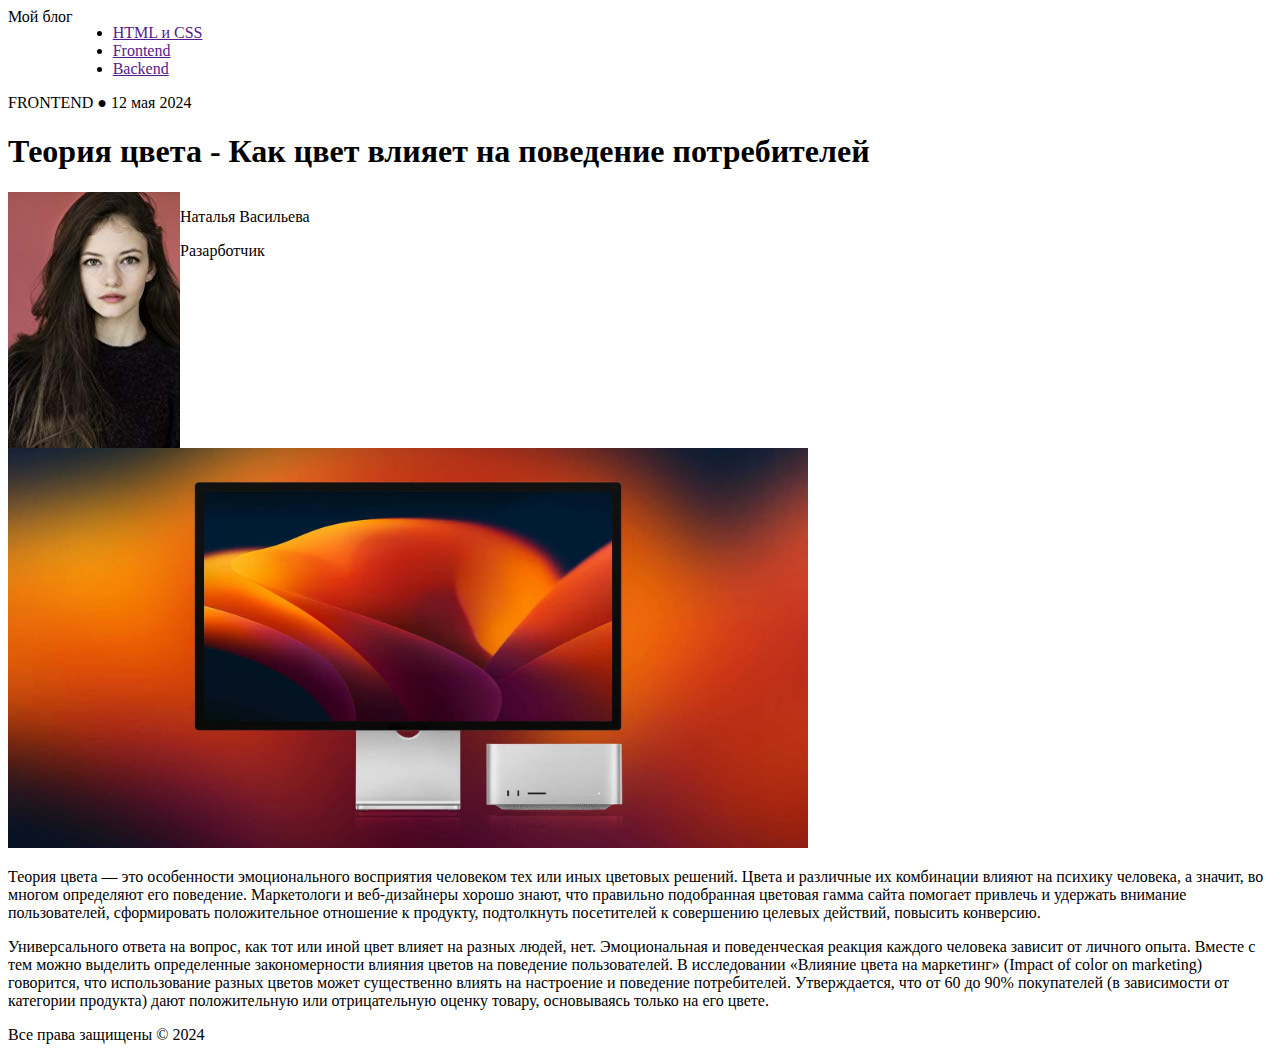
==== 1-Blog/index.html @ 39c5cbcf "first homework" ====
<!DOCTYPE html>
<html lang="en">

<head>
	<meta charset="UTF-8">
	<meta name="viewport" content="width=device-width, initial-scale=1.0">
	<link rel="stylesheet" href="styles.css" />
	<title>Мой блог</title>
</head>

<body>
	<header style="display: flex;">
		<div>
			Мой блог
		</div>
		<nav>
			<ul>
				<li><a href="">HTML и CSS</a></li>
				<li><a href="">Frontend</a></li>
				<li><a href="">Backend</a></li>
			</ul>
		</nav>
	</header>
	<main>
		<div>FRONTEND &#9679; 12 мая 2024</div>
		<article>
			<h1>Теория цвета - Как цвет влияет на поведение потребителей</h1>
			<div style="display: flex;">
				<img src="./img/userlogo.png" />
				<div>
					<p>Наталья Васильева</p>
					<p>Разарботчик</p>
				</div>
			</div>
			<img src="./img/postmainimg.png" style="width: 800px;" />
			<p>
				Теория цвета — это особенности эмоционального восприятия человеком тех или иных цветовых решений. Цвета
				и различные их
				комбинации влияют на психику человека, а значит, во многом определяют его поведение. Маркетологи и
				веб-дизайнеры хорошо
				знают, что правильно подобранная цветовая гамма сайта помогает привлечь и удержать внимание
				пользователей, сформировать
				положительное отношение к продукту, подтолкнуть посетителей к совершению целевых действий, повысить
				конверсию.
			</p>
			<p>
				Универсального ответа на вопрос, как тот или иной цвет влияет на разных людей, нет. Эмоциональная и
				поведенческая
				реакция каждого человека зависит от личного опыта. Вместе с тем можно выделить определенные
				закономерности влияния
				цветов на поведение пользователей.

				В исследовании «Влияние цвета на маркетинг» (Impact of color on marketing) говорится, что использование
				разных цветов
				может существенно влиять на настроение и поведение потребителей. Утверждается, что от 60 до 90%
				покупателей (в
				зависимости от категории продукта) дают положительную или отрицательную оценку товару, основываясь
				только на его цвете.
			</p>
		</article>
	</main>
	<footer>
		<p>Все права защищены &copy; 2024</p>
	</footer>
</body>

</html>
---- 1-Blog/styles.css ----
body.bg {
	background-color: white;
	background-image: linear-gradient(hsla(217, 19%, 27%, 1), hsla(221, 39%, 11%, 1));
	background-repeat: no-repeat;
}

div.content {
	margin: 0px 75px;
	background-color: red;
}

.header {}

div.logo {
	display: inline-block;
}

div.post {
	display: flex;
	flex-direction: column;
}

div.logoicon {
	width: 35px;
	height: 35px;
	background-color: hsla(215, 14%, 34%, 1);
	display: inline-block;
	text-align: center;
	vertical-align: middle;
}

div.search {
	width: 120px;
	display: inline-block;
	margin-left: auto;
	margin-right: 0;
}

input.searchinput {}

div.logotext {
	display: inline-block;
}

div.posttype {
	text-transform: uppercase;
	display: inline-block;
}

div.separateddot {
	display: inline-block;
}

div.postdate {
	display: inline-block;
}

div.postmeta {
	position: relative;
	top: 50%;
	left: 50%;
	transform: translate(-50%, -50%);
	background-color: beige;
}

div.menu {
	display: inline-block;
}

.menuitem {
	background-color: aqua;
	display: inline-block;
}

/* User */

div.user {
	margin-top: 20px;
}

img.userphoto {
	width: 50px;
	height: 50px;
}

div.photo {
	display: inline-block;
}

div.userinfo {
	display: inline-block;
}

/* /User */

div.postmainimg_container {
	padding-left: 110px;
	padding-right: 110px;
	background-color: blue;
}

div.postmainimg_container img {
	max-width: 100%;
}
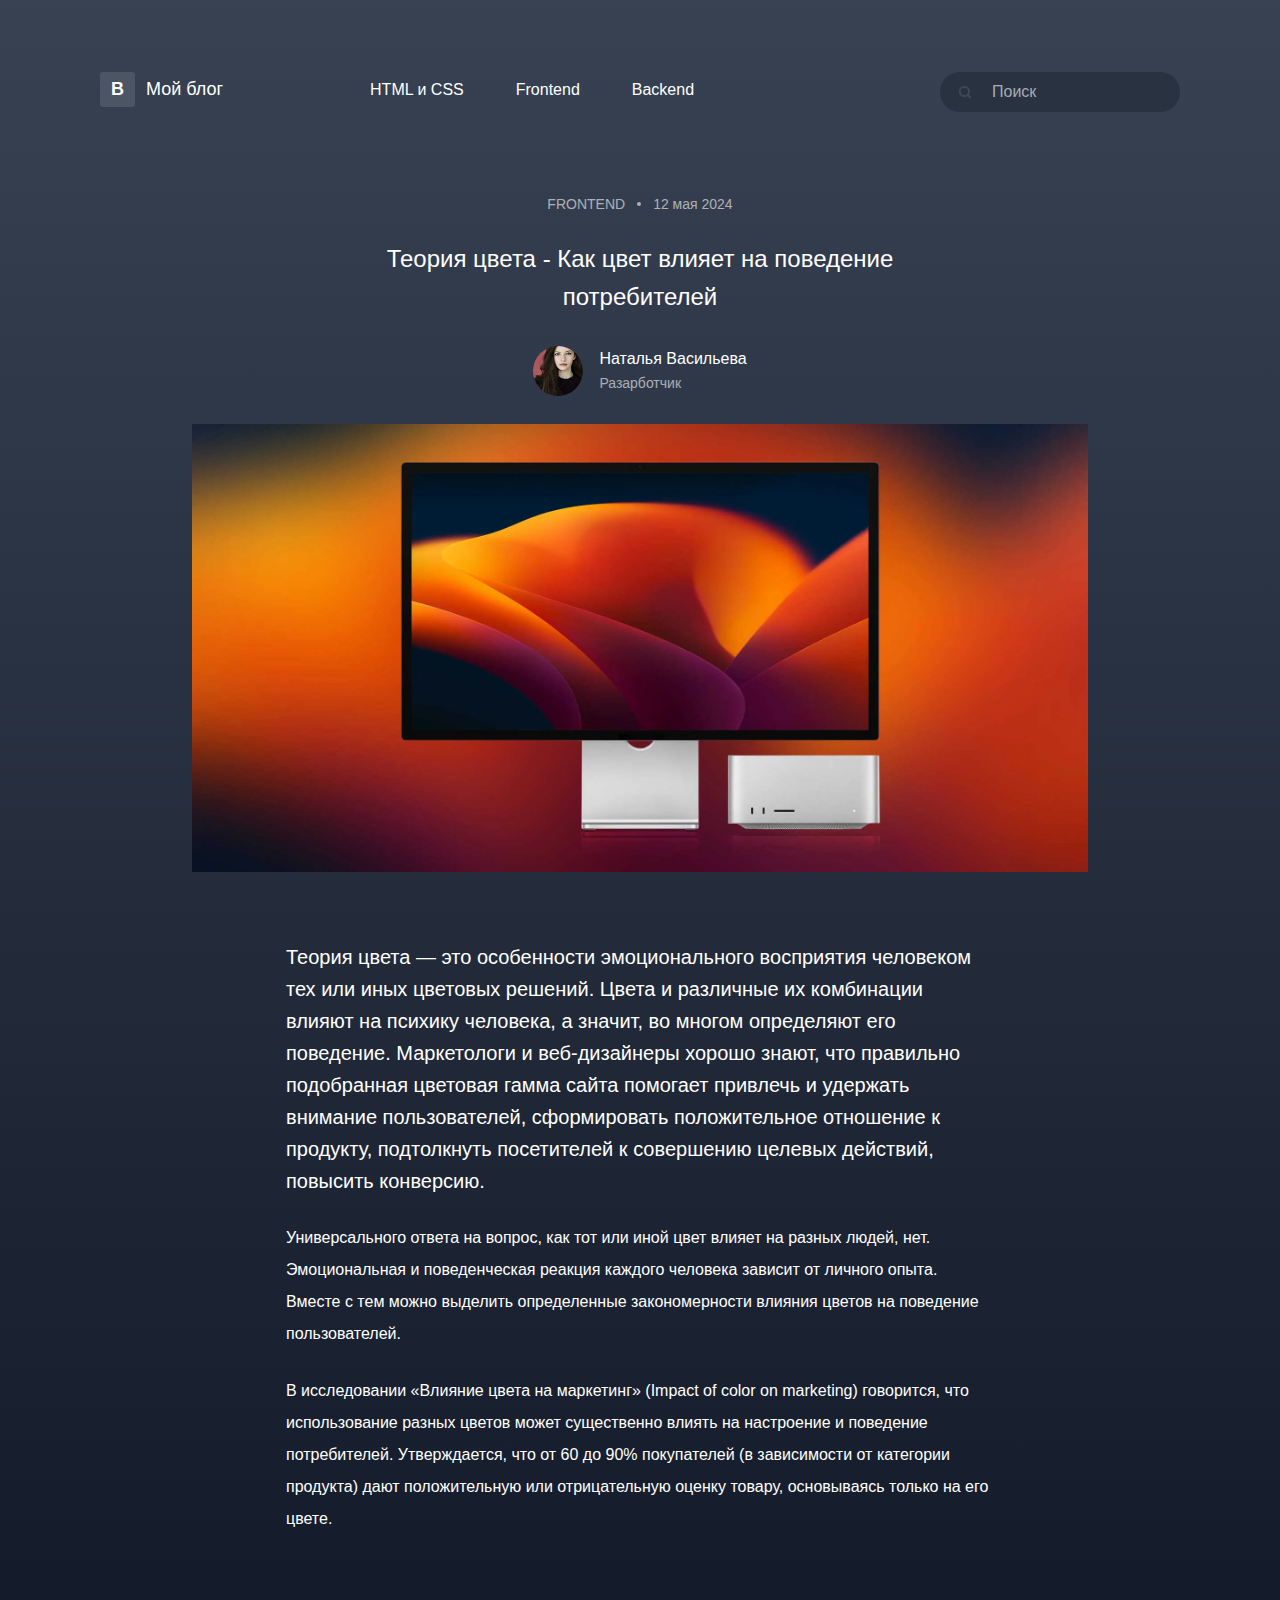
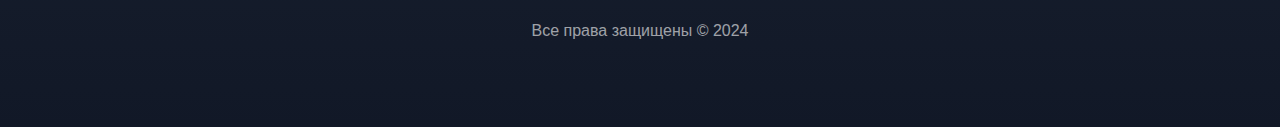
==== commit cb0118d4: "12.9. Код ревью домашнего задания" ====
--- a/1-Blog/index.html
+++ b/1-Blog/index.html
@@ -4,64 +4,87 @@
 <head>
 	<meta charset="UTF-8">
 	<meta name="viewport" content="width=device-width, initial-scale=1.0">
-	<link rel="stylesheet" href="styles.css" />
+	<link rel="stylesheet" href="./styles/styles.css" />
 	<title>Мой блог</title>
 </head>
 
 <body>
-	<header style="display: flex;">
-		<div>
-			Мой блог
-		</div>
-		<nav>
-			<ul>
-				<li><a href="">HTML и CSS</a></li>
-				<li><a href="">Frontend</a></li>
-				<li><a href="">Backend</a></li>
-			</ul>
-		</nav>
-	</header>
-	<main>
-		<div>FRONTEND &#9679; 12 мая 2024</div>
-		<article>
-			<h1>Теория цвета - Как цвет влияет на поведение потребителей</h1>
-			<div style="display: flex;">
-				<img src="./img/userlogo.png" />
-				<div>
-					<p>Наталья Васильева</p>
-					<p>Разарботчик</p>
+	<div class="content">
+		<header>
+			<div class="logo">
+				<div class="logo-icon">
+					<p>B</p>
 				</div>
+				<p>Мой блог</p>
 			</div>
-			<img src="./img/postmainimg.png" style="width: 800px;" />
-			<p>
-				Теория цвета — это особенности эмоционального восприятия человеком тех или иных цветовых решений. Цвета
-				и различные их
-				комбинации влияют на психику человека, а значит, во многом определяют его поведение. Маркетологи и
-				веб-дизайнеры хорошо
-				знают, что правильно подобранная цветовая гамма сайта помогает привлечь и удержать внимание
-				пользователей, сформировать
-				положительное отношение к продукту, подтолкнуть посетителей к совершению целевых действий, повысить
-				конверсию.
-			</p>
-			<p>
-				Универсального ответа на вопрос, как тот или иной цвет влияет на разных людей, нет. Эмоциональная и
-				поведенческая
-				реакция каждого человека зависит от личного опыта. Вместе с тем можно выделить определенные
-				закономерности влияния
-				цветов на поведение пользователей.
+			<nav>
+				<ul>
+					<li><a href="">HTML и CSS</a></li>
+					<li><a href="">Frontend</a></li>
+					<li><a href="">Backend</a></li>
+				</ul>
+			</nav>
+			<form action="" class="search-form">
+				<button type="submit" class="search-button">
+					<!-- Не понятно как перекрасить иконку в нужный полупрозрачный цвет-->
+					<img src="./img/search.svg" />
+				</button>
+				<input type="text" name="search-query" placeholder="Поиск" class="search-input" />
+			</form>
+		</header>
+		<main>
+			<div class="post-info">
+				<p>FRONTEND</p>
+				<div class="text-delimeter-dot"></div>
+				<p>12 мая 2024</p>
+			</div>
+			<article>
+				<h1>Теория цвета - Как цвет влияет на поведение потребителей</h1>
+				<div class="post-author">
+					<img src="./img/userlogo.png" class="post-author-photo" />
+					<div>
+						<p class="post-author-name">Наталья Васильева</p>
+						<p class="post-author-role">Разарботчик</p>
+					</div>
+				</div>
+				<img src="./img/postmainimg.png" class="post-cover" />
+				<p>
+					Теория цвета — это особенности эмоционального восприятия человеком тех или иных цветовых решений.
+					Цвета
+					и различные их
+					комбинации влияют на психику человека, а значит, во многом определяют его поведение. Маркетологи и
+					веб-дизайнеры хорошо
+					знают, что правильно подобранная цветовая гамма сайта помогает привлечь и удержать внимание
+					пользователей, сформировать
+					положительное отношение к продукту, подтолкнуть посетителей к совершению целевых действий, повысить
+					конверсию.
+				</p>
+				<p>
+					Универсального ответа на вопрос, как тот или иной цвет влияет на разных людей, нет. Эмоциональная и
+					поведенческая
+					реакция каждого человека зависит от личного опыта. Вместе с тем можно выделить определенные
+					закономерности влияния
+					цветов на поведение пользователей.
+				</p>
+				<p>
+					В исследовании «Влияние цвета на маркетинг» (Impact of color on marketing) говорится, что
+					использование
+					разных цветов
+					может существенно влиять на настроение и поведение потребителей. Утверждается, что от 60 до 90%
+					покупателей (в
+					зависимости от категории продукта) дают положительную или отрицательную оценку товару, основываясь
+					только на его цвете.
+				</p>
+			</article>
+		</main>
+		<footer>
+			<p>Все права защищены &copy; 2024</p>
+		</footer>
 
-				В исследовании «Влияние цвета на маркетинг» (Impact of color on marketing) говорится, что использование
-				разных цветов
-				может существенно влиять на настроение и поведение потребителей. Утверждается, что от 60 до 90%
-				покупателей (в
-				зависимости от категории продукта) дают положительную или отрицательную оценку товару, основываясь
-				только на его цвете.
-			</p>
-		</article>
-	</main>
-	<footer>
-		<p>Все права защищены &copy; 2024</p>
-	</footer>
+	</div>
+
+
+
 </body>
 
 </html>--- a/1-Blog/styles/styles.css
+++ b/1-Blog/styles/styles.css
@@ -0,0 +1,259 @@
+@font-face {
+	font-family: 'Roboto';
+	src: url('Roboto-ThinItalic-webfont.eot');
+	src: url('Roboto-ThinItalic-webfont.eot?#iefix') format('embedded-opentype'),
+		url('Roboto-ThinItalic-webfont.woff') format('woff'),
+		url('Roboto-ThinItalic-webfont.ttf') format('truetype'),
+		url('Roboto-ThinItalic-webfont.svg#RobotoThinItalic') format('svg');
+	font-weight: 200;
+	font-style: italic;
+}
+
+@font-face {
+	font-family: 'Source Sans Pro';
+	font-style: normal;
+	font-weight: 300;
+	src: local('Source Sans Pro Light'), local('SourceSansPro-Light'), url(http://themes.googleusercontent.com/static/fonts/sourcesanspro/v7/toadOcfmlt9b38dHJxOBGNbE_oMaV8t2eFeISPpzbdE.woff) format('woff');
+}
+
+@font-face {
+	font-family: 'Source Sans Pro';
+	font-style: normal;
+	font-weight: 400;
+	src: local('Source Sans Pro'), local('SourceSansPro-Regular'), url(http://themes.googleusercontent.com/static/fonts/sourcesanspro/v7/ODelI1aHBYDBqgeIAH2zlBM0YzuT7MdOe03otPbuUS0.woff) format('woff');
+}
+
+@font-face {
+	font-family: 'Source Sans Pro';
+	font-style: normal;
+	font-weight: 700;
+	src: local('Source Sans Pro Bold'), local('SourceSansPro-Bold'), url(http://themes.googleusercontent.com/static/fonts/sourcesanspro/v7/toadOcfmlt9b38dHJxOBGFkQc6VGVFSmCnC_l7QZG60.woff) format('woff');
+}
+
+@font-face {
+	font-family: 'Source Sans Pro';
+	font-style: italic;
+	font-weight: 400;
+	src: local('Source Sans Pro Italic'), local('SourceSansPro-It'), url(http://themes.googleusercontent.com/static/fonts/sourcesanspro/v7/M2Jd71oPJhLKp0zdtTvoMzNrcjQuD0pTu1za2FULaMs.woff) format('woff');
+}
+
+body {
+	background-color: white;
+	background-image: linear-gradient(hsla(217, 19%, 27%, 1), hsla(221, 39%, 11%, 1));
+	background-repeat: no-repeat;
+	font-family: 'Roboto', sans-serif;
+	font-weight: 400;
+	font-size: 20px;
+	line-height: 32px;
+	color: rgba(255, 255, 255, 1);
+}
+
+.content {
+	width: 1080px;
+	margin: 0 auto;
+}
+
+/* Header: logo, navigation and search*/
+
+header {
+	margin-top: 72px;
+	display: flex;
+	flex-direction: row;
+}
+
+.logo {
+	display: flex;
+	flex-direction: row;
+}
+
+.logo-icon {
+	width: 35px;
+	height: 35px;
+	background-color: rgba(75, 85, 99, 1);
+	border-radius: 3px;
+}
+
+.logo-icon>p {
+	font-size: 18px;
+	font-family: 'Source Sans Pro', sans-serif;
+	font-weight: 700;
+	margin: auto auto;
+	width: fit-content;
+	line-height: 35px;
+}
+
+.logo-icon+p {
+	font-size: 18px;
+	line-height: 21px;
+	margin: 7px 11px;
+}
+
+nav {
+	margin: 0 70px;
+}
+
+nav ul {
+	display: flex;
+	flex-direction: row;
+	margin: 0 auto;
+	;
+}
+
+nav li {
+	list-style-type: none;
+	margin: 0 26px;
+}
+
+nav a {
+	text-decoration: none;
+	font-size: 16px;
+	color: rgba(255, 255, 255, 1);
+}
+
+.search-form {
+	border-radius: 100px;
+	width: 224px;
+	height: 40px;
+	background-color: rgba(31, 41, 55, 0.6);
+	margin-left: auto;
+	margin-right: 0;
+	display: flex;
+	flex-direction: row;
+	padding-right: 16px;
+}
+
+.search-button {
+	width: 14px;
+	height: 14px;
+	background: none;
+	border: 0;
+	margin: 13px 18px;
+	/* border: solid 1px black; */
+	padding: 0;
+}
+
+.search-button img {
+	width: 14px;
+	height: 14px;
+	cursor: pointer;
+}
+
+
+.search-input {
+	background: none;
+	border: 0;
+	margin: auto 20px auto 0;
+	font-size: 16px;
+	color: rgba(255, 255, 255, 0.6);
+}
+
+.search-input::placeholder {
+	color: rgba(255, 255, 255, 0.6);
+	font-size: 16px;
+}
+
+.search-input:focus {
+	outline: 0;
+}
+
+
+/* Main */
+
+main {
+	margin-top: 70px;
+}
+
+.post-info {
+	width: fit-content;
+	margin: 0 auto;
+	display: flex;
+	flex-direction: row;
+	color: rgba(255, 255, 255, 0.6);
+}
+
+.post-info p {
+	font-size: 14px;
+	font-weight: 400;
+	line-height: 16px;
+}
+
+.text-delimeter-dot {
+	width: 4px;
+	height: 4px;
+	background-color: rgba(255, 255, 255, 0.6);
+	border-radius: 100px;
+	margin: auto 12px;
+}
+
+article {
+	margin: 14px 92px 0 92px;
+}
+
+article>p {
+	margin: 25px 94px;
+	font-size: 16px;
+	line-height: 32px;
+}
+
+
+h1 {
+	font-size: 24px;
+	font-weight: 400;
+	line-height: 38px;
+	margin: 0 auto;
+	width: 525px;
+	text-align: center;
+}
+
+.post-author {
+	margin: 30px auto 0 auto;
+	display: flex;
+	flex-direction: row;
+	width: fit-content;
+}
+
+.post-author>div {
+	margin: 0 0 0 16px;
+}
+
+.post-author-photo {
+	object-fit: cover;
+	width: 50px;
+	height: 50px;
+	border-radius: 100%;
+	justify-content: center;
+}
+
+.post-author-name {
+	font-size: 16px;
+	line-height: 25px;
+	margin: 0;
+}
+
+.post-author-role {
+	font-size: 14px;
+	margin: 0;
+	line-height: 25px;
+	color: rgba(255, 255, 255, 0.6);
+}
+
+.post-cover {
+	margin: 28px 0 69px 0;
+	width: -webkit-fill-available;
+	display: block;
+}
+
+.post-cover+p {
+	font-size: 20px;
+}
+
+
+footer {
+	font-size: 16px;
+	color: rgba(255, 255, 255, 0.6);
+}
+
+footer>p {
+	width: fit-content;
+	margin: 80px auto;
+}